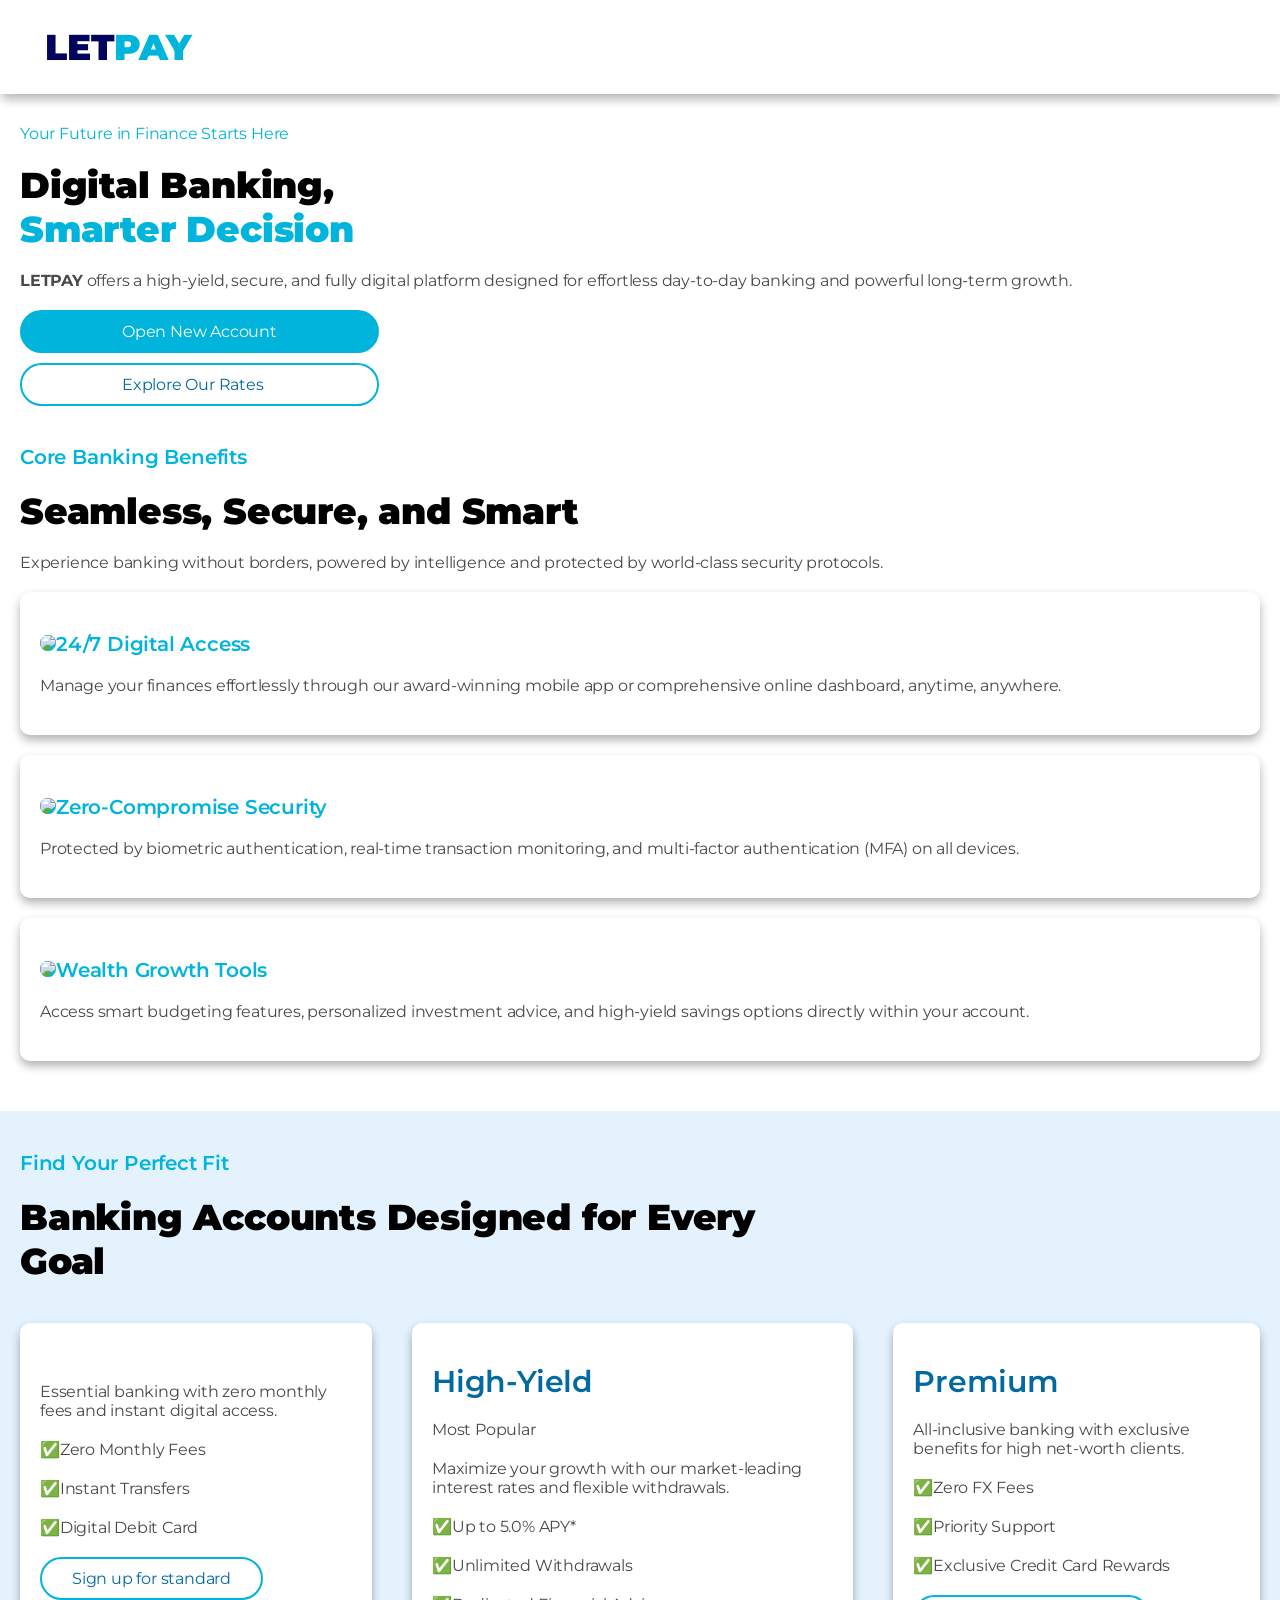
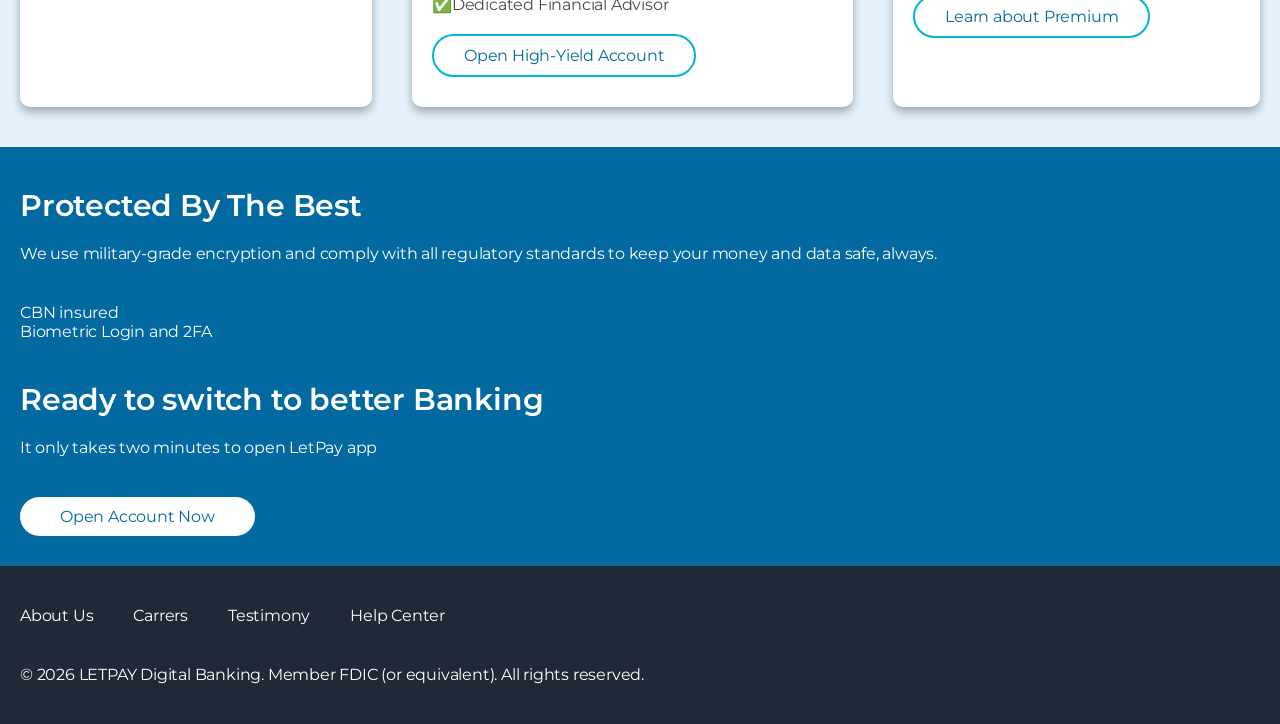
==== index.html @ 8ec6ff3c "Rename let pay.html to index.html" ====
<!DOCTYPE html>
<html lang="en">
<head>
    <meta charset="UTF-8">
    <meta name="viewport" content="width=device-width, initial-scale=1.0">
    <title>letpay</title>
    <link rel="stylesheet" href="letpay.css">
  <link rel="preconnect" href="https://fonts.googleapis.com">
<link rel="preconnect" href="https://fonts.gstatic.com" crossorigin>
<link href="https://fonts.googleapis.com/css2?family=Montserrat:ital,wght@0,100..900;1,100..900&display=swap" rel="stylesheet">
</head>
<body class="letpay">
    <section class="navigate">
   <div class="header">
       <h1><a href=""><span class="let">LET</span><span>PAY</span></a></h1>
   </div>
   
   <div>
       <p class="hero-title">Your Future in Finance Starts Here
       </p>
       
       <h1>Digital Banking,<br><span>Smarter Decision</span>
       </h1>
       <p><b>LETPAY</b> offers a high-yield, secure, and fully digital platform designed for effortless day-to-day banking and powerful long-term growth.</p>
       <ul>
       <li><a href="#" class="btn btn-primary">Open New Account</a></li>
      <li><a href="#" class="btn btn-secondary">Explore Our Rates</a></li>
       </ul>
       
       <img src="img/Hero.png" alt="" class=" hero">
   </div>
   
   <div>
       <h3 >Core Banking Benefits</h3>
       <h1>Seamless, Secure, and Smart</h1>
       <p>Experience banking without borders, powered by intelligence and protected by world-class security protocols.</p>
   </div>
   <div class="bank">
   <div class="standard">
<h3><img src="img/phone.png">24/7 Digital Access</h3>
<p>Manage your finances effortlessly through our award-winning mobile app or comprehensive online dashboard, anytime, anywhere.</p> 
   </div>
   
   <div class="standard">
       <h3><img src="img/security.png">Zero-Compromise Security</h3>

<p>Protected by biometric authentication, real-time transaction monitoring, and multi-factor authentication (MFA) on all devices.</p>
   </div>
   
   <div class="standard">
      <h3><img src="img/financial-growth.png" >Wealth Growth Tools</h3>

<p>Access smart budgeting features, personalized investment advice, and high-yield savings options directly within your account.</p> 
   </div>
   </div>
  
      <div class="find">
      <h3>Find Your Perfect Fit</h3>
      <h1 class="second">Banking Accounts Designed for Every <br>Goal</h1>
      </div>
       <div class="sub">   
       <div class="standard">
        <h 2class="third">Standard</h2>
<p>Essential banking with zero monthly fees and instant digital access.</p>

<p>✅Zero Monthly Fees</p>
<p>✅Instant Transfers</p>
<p>✅Digital Debit Card</p>
<a href="form.html" class="btn btn-tetiary">Sign up for standard</a>

      </div>
      
      <div class="standard">
       <h2 class="third">High-Yield</h2>
<p>Most Popular</p>
<p>Maximize your growth with our market-leading interest rates and flexible withdrawals.</p>

<p>✅Up to 5.0% APY*</p>
<p>✅Unlimited Withdrawals</p>
<p>✅Dedicated Financial Advisor</p>
<a href="form.html" class="btn btn-tetiary">Open High-Yield Account</a>
      </div>
      
      <div class="standard">
          <h2 class="third">Premium</h2>
<p>All-inclusive banking with exclusive benefits for high net-worth clients.</p>

<p>✅Zero FX Fees</p>
<p>✅Priority Support</p>
<p>✅Exclusive Credit Card Rewards</p>

<a href="form.html" class="btn btn-tetiary">Learn about Premium</a>
      </div>
  </div>
     
     <div class="protect">
        <h2 class="pro">Protected By The Best</h2>
        <p class="pro">We use military-grade encryption and comply with all regulatory standards to keep your money and data safe, always.</p>
        <ul class="security">
            <li>CBN insured</li>
            <li>Biometric Login and 2FA</li>
        </ul>
        <h2 class="pro">Ready to switch to better Banking</h2>
        <p class="pro">It only takes two minutes to open LetPay app</p>
        
        <a href="form.html" class="btn-comp">Open Account Now</a>
     </div>     
   </section>
   
<!-- Footer Section -->
<Footer>
    <foot>
        <div class="goat">
       <ul class="foot">
           <li><a href="#">About Us</a></li>
           <li><a href="#">Carrers</a></li>
           <li><a href="#">Testimony</a></li>
           <li><a href="#">Help Center</a></li>
           
       </ul> 
       <p class=" pro">© 2026 LETPAY Digital Banking. Member FDIC (or equivalent). All rights reserved.</p>
    </foot>
    </div>
</Footer>
</body>
</html>
---- letpay.css ----
*{
    padding:0;
    margin:0;
    border-sizing:border-box;
}


body {
    background:#ffff;
    font-family: "Montserrat", sans-serif;
    text-align:left;
    color:#ffffff;
    letter-spacing:-0.2px;
    min-height:100vh;
    max-width:100%;
}

/* Tag Selector */
ul{
   list-style:none;
   
   
}

a,.security {
    text-decoration:none;
    padding:20px;
}

a{
    display: inline-block;
    color:#ffff;
}
p{
    font-size:16px;
    font-weight:400;
    margin:20px;
    color:#494949;
}

h1{
    font-size:36px;
    font-weight:900;
    margin-left:20px;
    color:#000000;
}

h2{
    font-size:30px;
    font-weight:600;
    margin:20px;
    color:#000000;
}
h3{
    font-size:20px;
    font-weight:600;
    margin:20px;
    color:#00b4db;
}

span{
    color:#00b4db;
}

img{
    width:30px;
    border-radius:50%;
    background: #00b4db;
}
/* class selector */
.header{
    background:#ffffff;
    padding:5px;
    box-shadow: 2px 5px 10px rgba(0, 0, 0, 0.3);
    margin-bottom:30px;
}

.letpay{
    display:flex;
    flex-direction:column;
    justify-content:center;
    align-items:left;
}
.protect{
    background:#0369A1;
    padding-top:20px;
    padding-bottom:10px;
    color:#fff;
    
}
.goat{
    background:#1F2937;
    padding-bottom:20px;
    padding-top:20px;
}
.foot{
    color:#fffff;
    display:flex;
    justify-content: center;
    align-items:center;
    }

.let{
    color:#03045e;
    
}

.sub{
    background:#E3F2FD;
    padding-bottom:20px;
    padding-top:20px;
}

.standard{
    background:#ffff;
    padding-bottom:20px;
    padding-top:20px;
    margin:20px;
    box-shadow: 0px 5px 10px rgba(0, 0, 0, 0.3);
    border-radius:10px;
}

.pro{
    color:#ffffff;
    
}

.hero{
  width: 340px;
  max-width: 680px; 
  border-radius:20px;
}
.hero-container{
    margin:20px;
    display:flex;
    justify-content:center;
    align-items:center;
}
.find{
font-size:26px;
font-weight:600;
text-align: center;
   background:#E3F2FD;
   margin-top:50px;
   padding-top:20px;
}
.hero-title{
    color:#00b4db;
    font-size:16px;
    font-weight:400;
    
}
.btn{
cursor:pointer;
display: inline-block;
    padding-right:100px;
    padding-left:100px;
    margin-left:20px;
    margin-bottom:10px;
    border:2px solid #00b4db ;
    border-radius:50px;
    color:#ffff;
    padding-top:10px;
    padding-bottom:10px;
}
.btn-primary{
    background:#00b4db;
}
.btn-secondary{
    padding-right:113px;
    color:#0369A1;
    margin-bottom:0;
}

.btn-tetiary,.prod{
    color:#0369A1;
    padding-right:30px;
    padding-left:30px;
    cursor:pointer;
}

.btn-comp{
    display: inline-block;
    padding-right:40px;
    padding-left:40px;
    background:#ffff;
    margin:20px;
    border-radius:50px;
    color:#0369A1;
    padding-top:10px;
    padding-bottom:10px;
    cursor:pointer;
    transition: 0.2s;
    
}

.third{
    color:#0369A1;
}


/* Pseudo selector*/
.btn-primary:hover,active{
    background:#0369A1;
    transition: background 0.2s;
}

.btn-secondary:active{
    background:#00b4db;
    transition: background 0.2s;
}

.btn-tetiary:active{
    background:#00b4db;
    transition: background 0.2s;
}
/* Media Query */
/* Desktop */
@media (min-width: 1024px) {
  /* desktop styles */
  .sub{
      display:flex;
  }
  
  .sign{
      display:flex;
      justify-content:left;
      align-items:left;
  }
  
  .find{
      text-align:start;
      display:flex;
      flex-direction: column;
  }
  .foot{
      justify-content:flex-start;
  }
  
      }
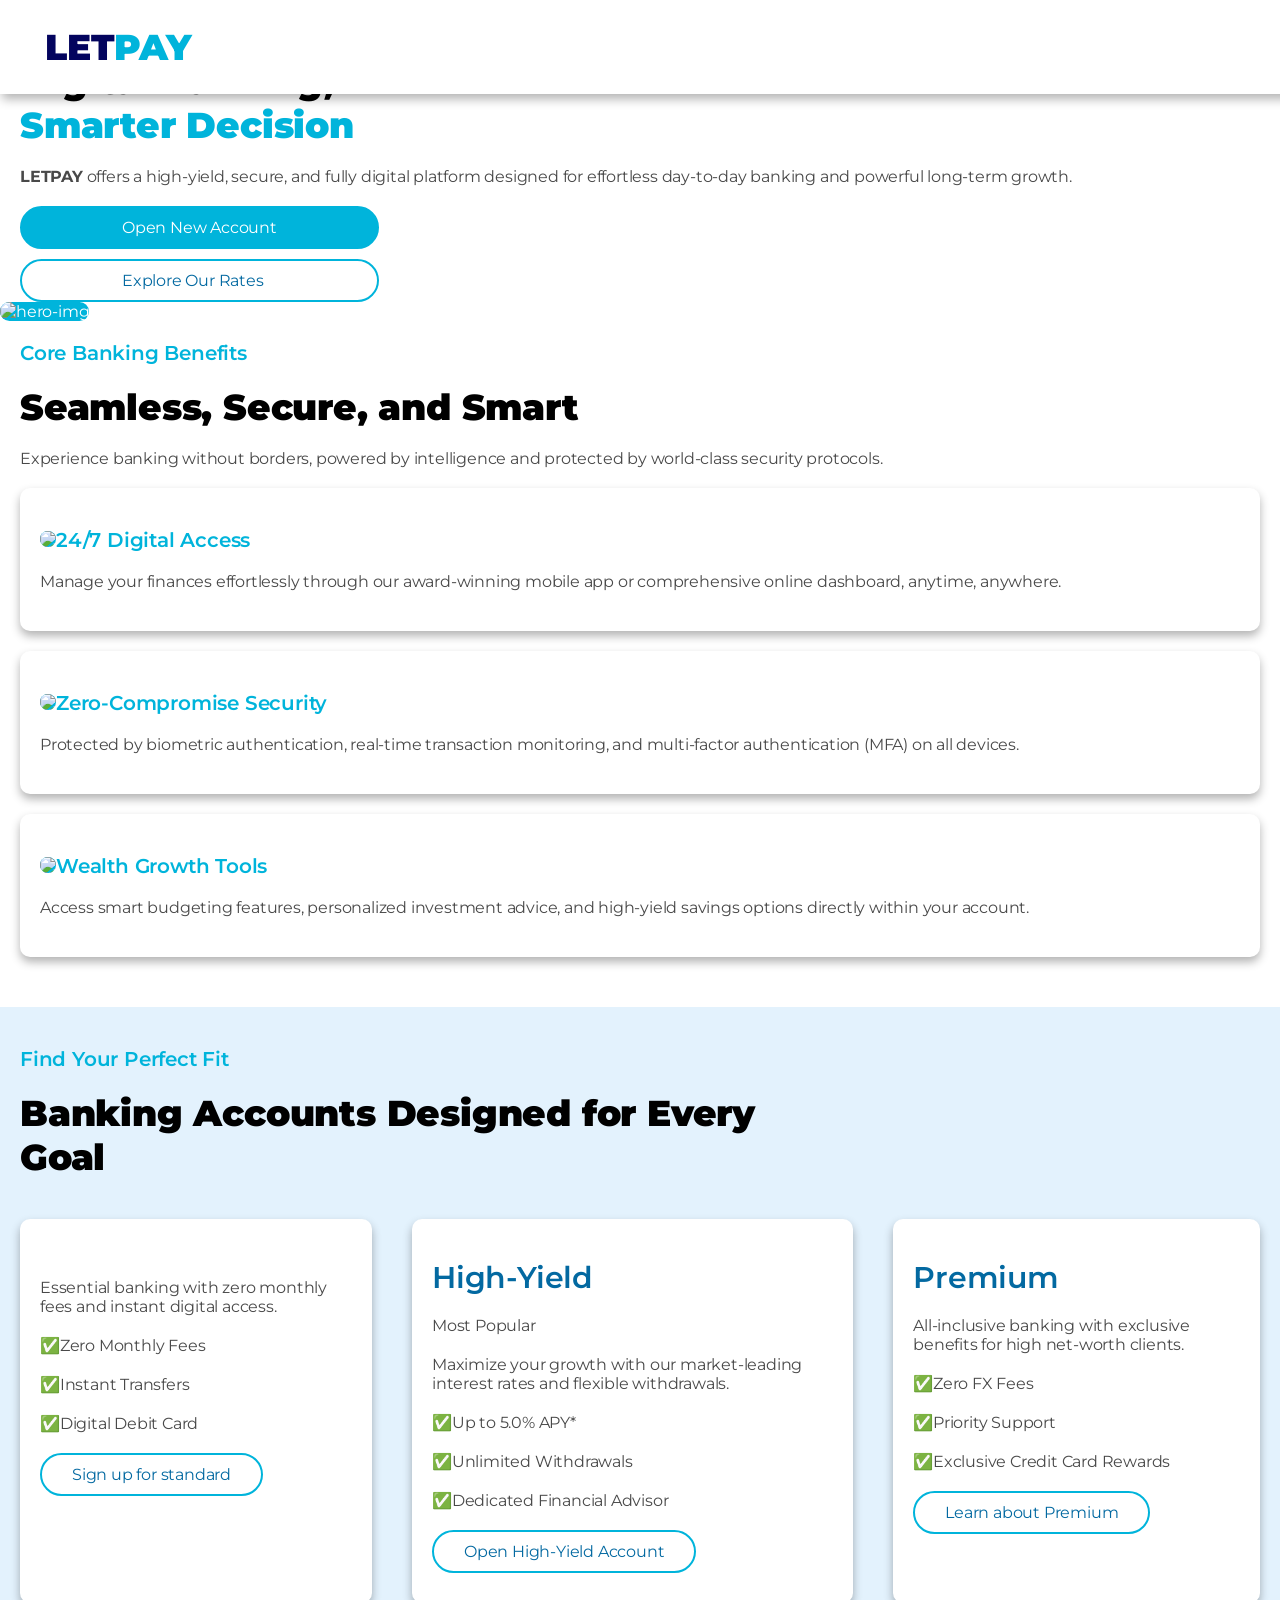
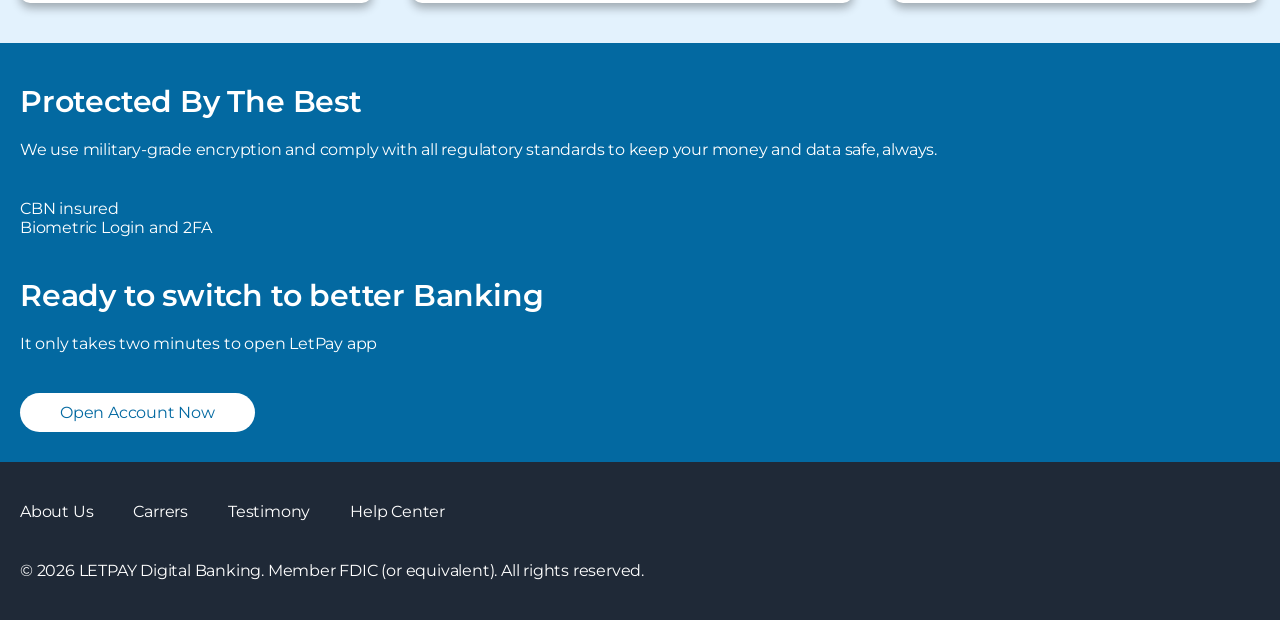
==== commit 0f5258a0: "Update index.html" ====
--- a/index.html
+++ b/index.html
@@ -27,7 +27,7 @@
       <li><a href="#" class="btn btn-secondary">Explore Our Rates</a></li>
        </ul>
        
-       <img src="img/Hero.png" alt="" class=" hero">
+       <img src="img/Hero.png" alt="hero-img" class=" hero">
    </div>
    
    <div>
--- a/letpay.css
+++ b/letpay.css
@@ -73,6 +73,8 @@
     padding:5px;
     box-shadow: 2px 5px 10px rgba(0, 0, 0, 0.3);
     margin-bottom:30px;
+    position: fixed;
+    width:100%;
 }
 
 .letpay{
